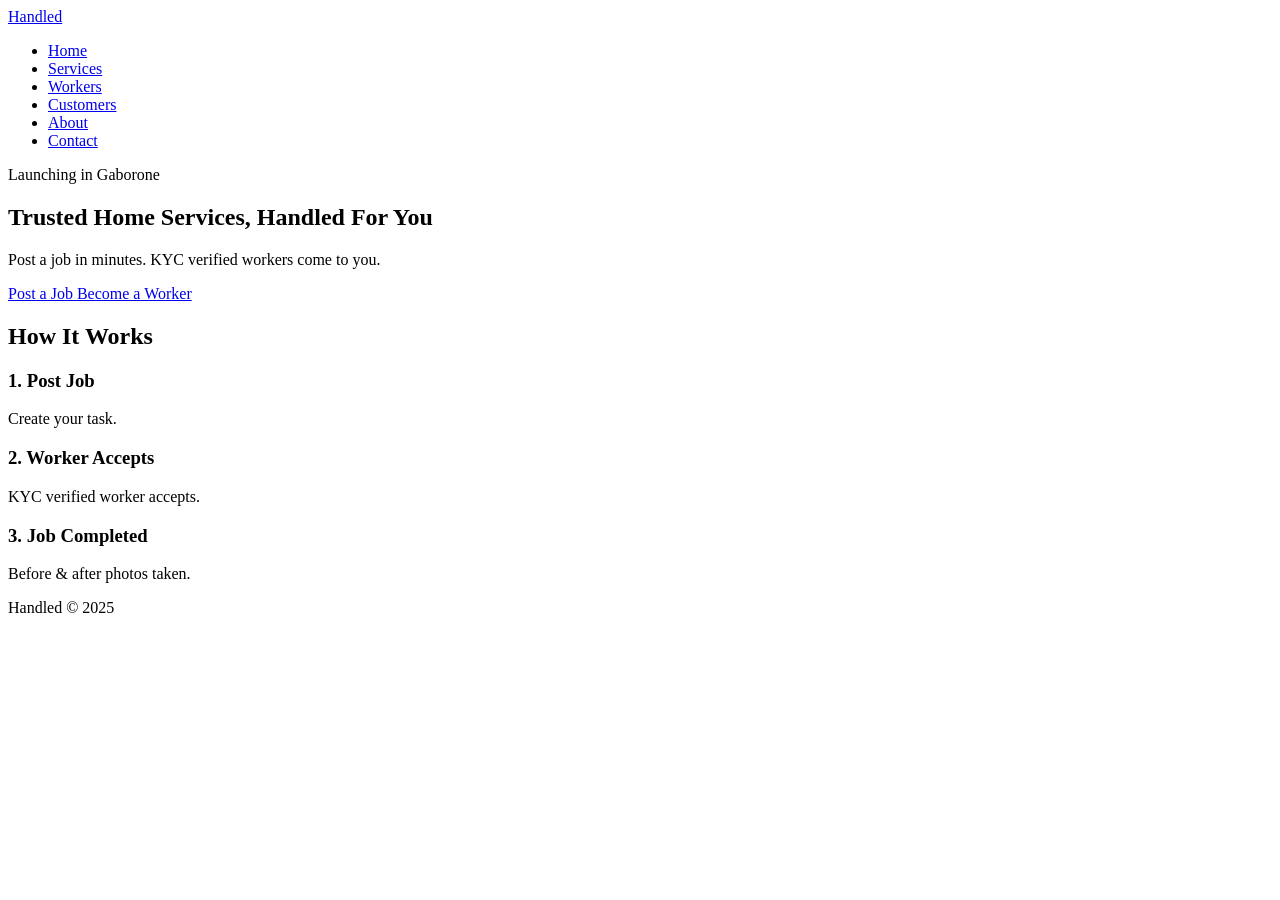
==== index.html @ 422d8eb2 "Create index.html" ====
<!DOCTYPE html>
<html lang="en">
<head>
<meta charset="UTF-8">
<meta name="viewport" content="width=device-width, initial-scale=1.0">
<title>Handled | Home</title>

<link rel="stylesheet" href="css/style.css">
</head>
<body>

<nav>
    <a class="nav-brand" href="index.html">Handled</a>

    <ul class="nav-links">
        <li><a href="index.html">Home</a></li>
        <li><a href="services.html">Services</a></li>
        <li><a href="workers.html">Workers</a></li>
        <li><a href="customers.html">Customers</a></li>
        <li><a href="about.html">About</a></li>
        <li><a href="contact.html">Contact</a></li>
    </ul>
</nav>

<section class="hero">
    <div class="hero-badge">Launching in Gaborone</div>

    <h1>
        Trusted Home Services,
        <span>Handled For You</span>
    </h1>

    <p>
        Post a job in minutes. KYC verified workers come to you.
    </p>

    <a href="customers.html" class="btn btn-primary">
        Post a Job
    </a>

    <a href="workers.html" class="btn btn-outline">
        Become a Worker
    </a>
</section>

<section class="section">
    <div class="section-inner">
        <h2>How It Works</h2>

        <div class="steps-grid">

            <div class="step-card">
                <h3>1. Post Job</h3>
                <p>Create your task.</p>
            </div>

            <div class="step-card">
                <h3>2. Worker Accepts</h3>
                <p>KYC verified worker accepts.</p>
            </div>

            <div class="step-card">
                <h3>3. Job Completed</h3>
                <p>Before & after photos taken.</p>
            </div>

        </div>
    </div>
</section>

<footer>
    <p>Handled © 2025</p>
</footer>

</body>
</html>
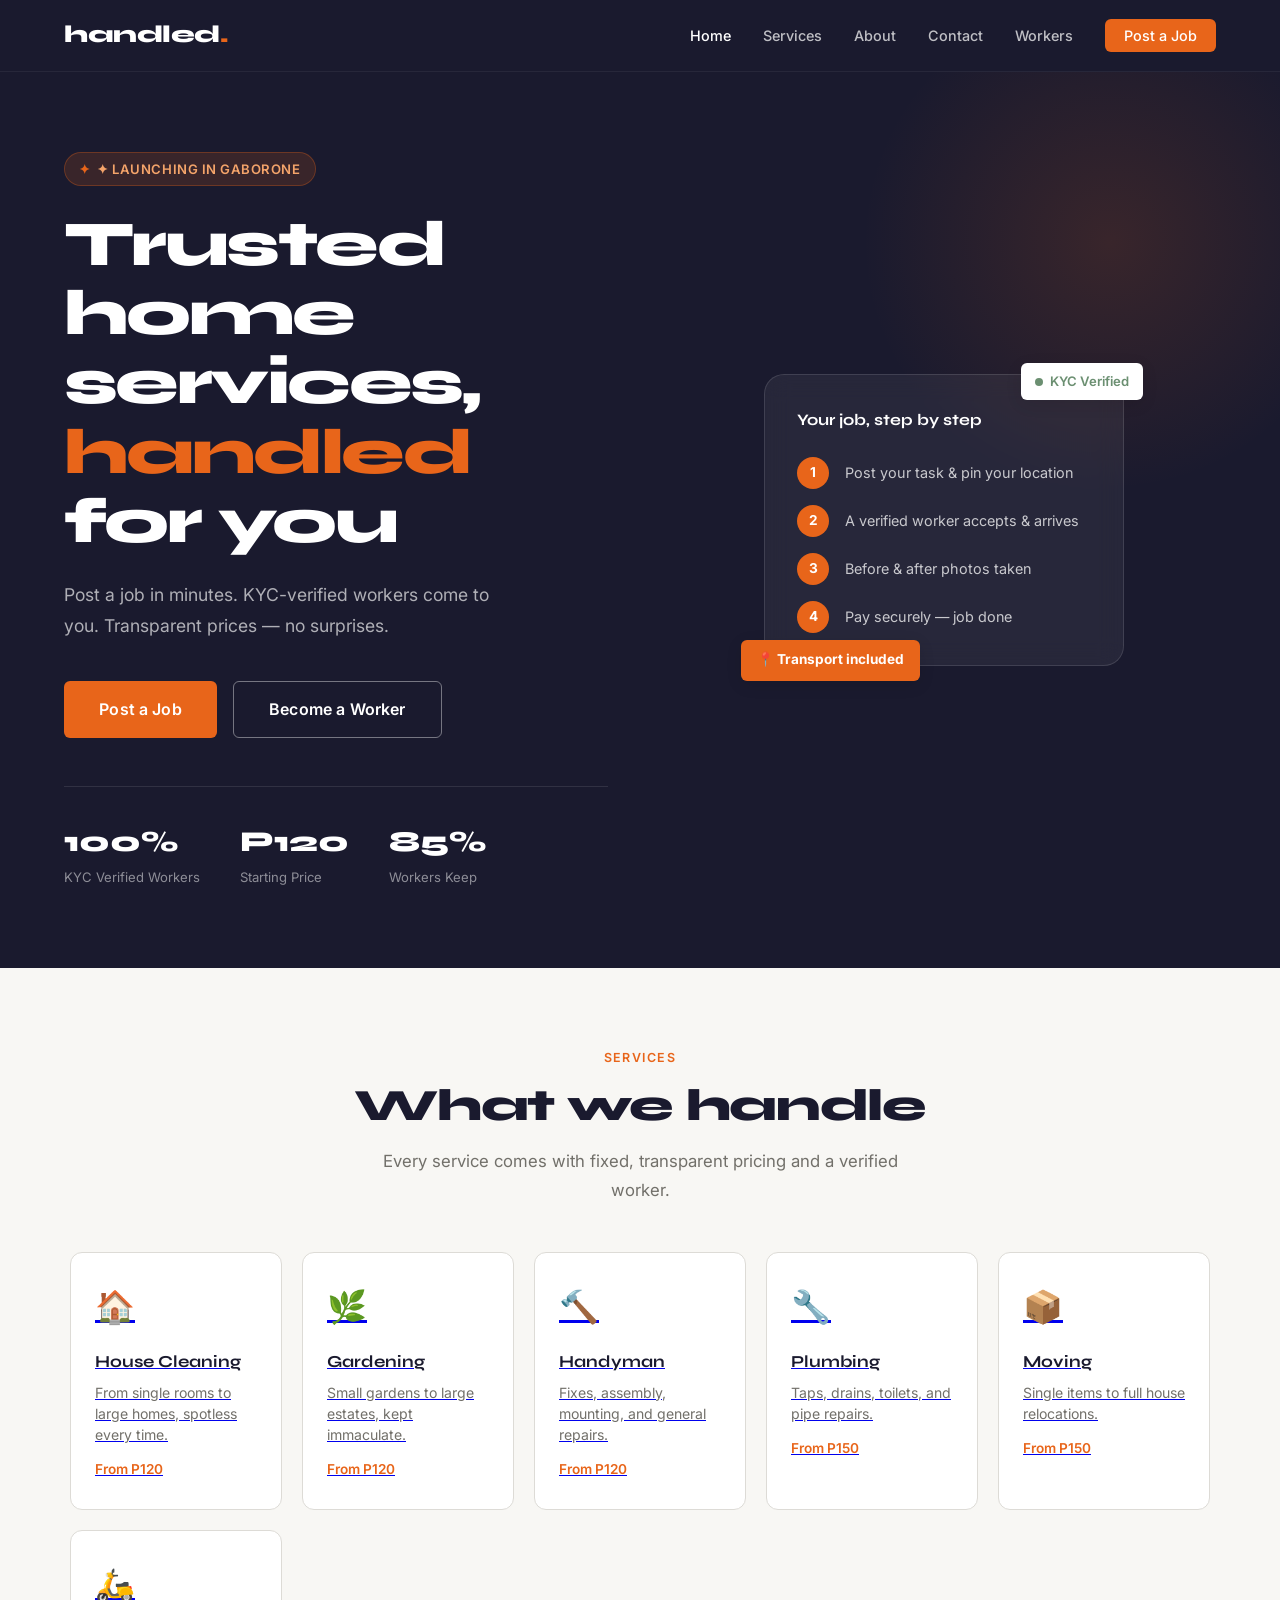
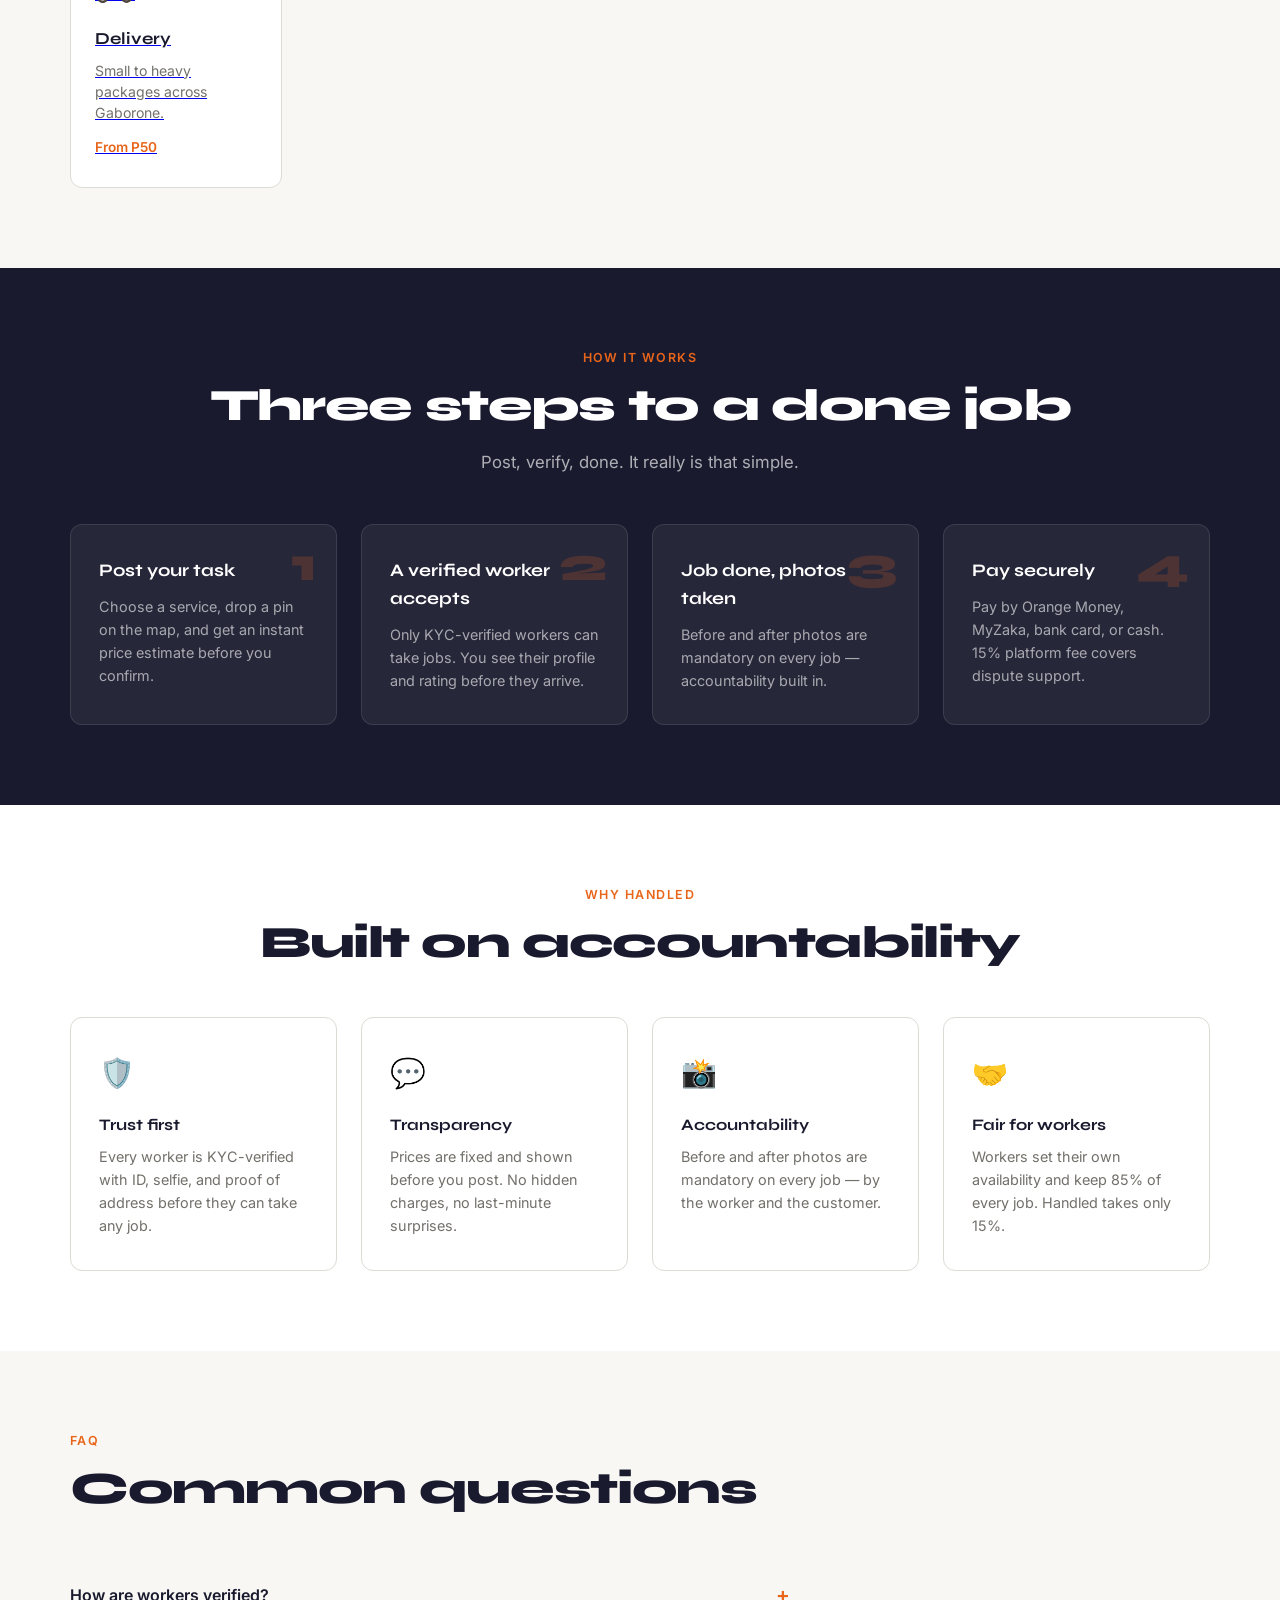
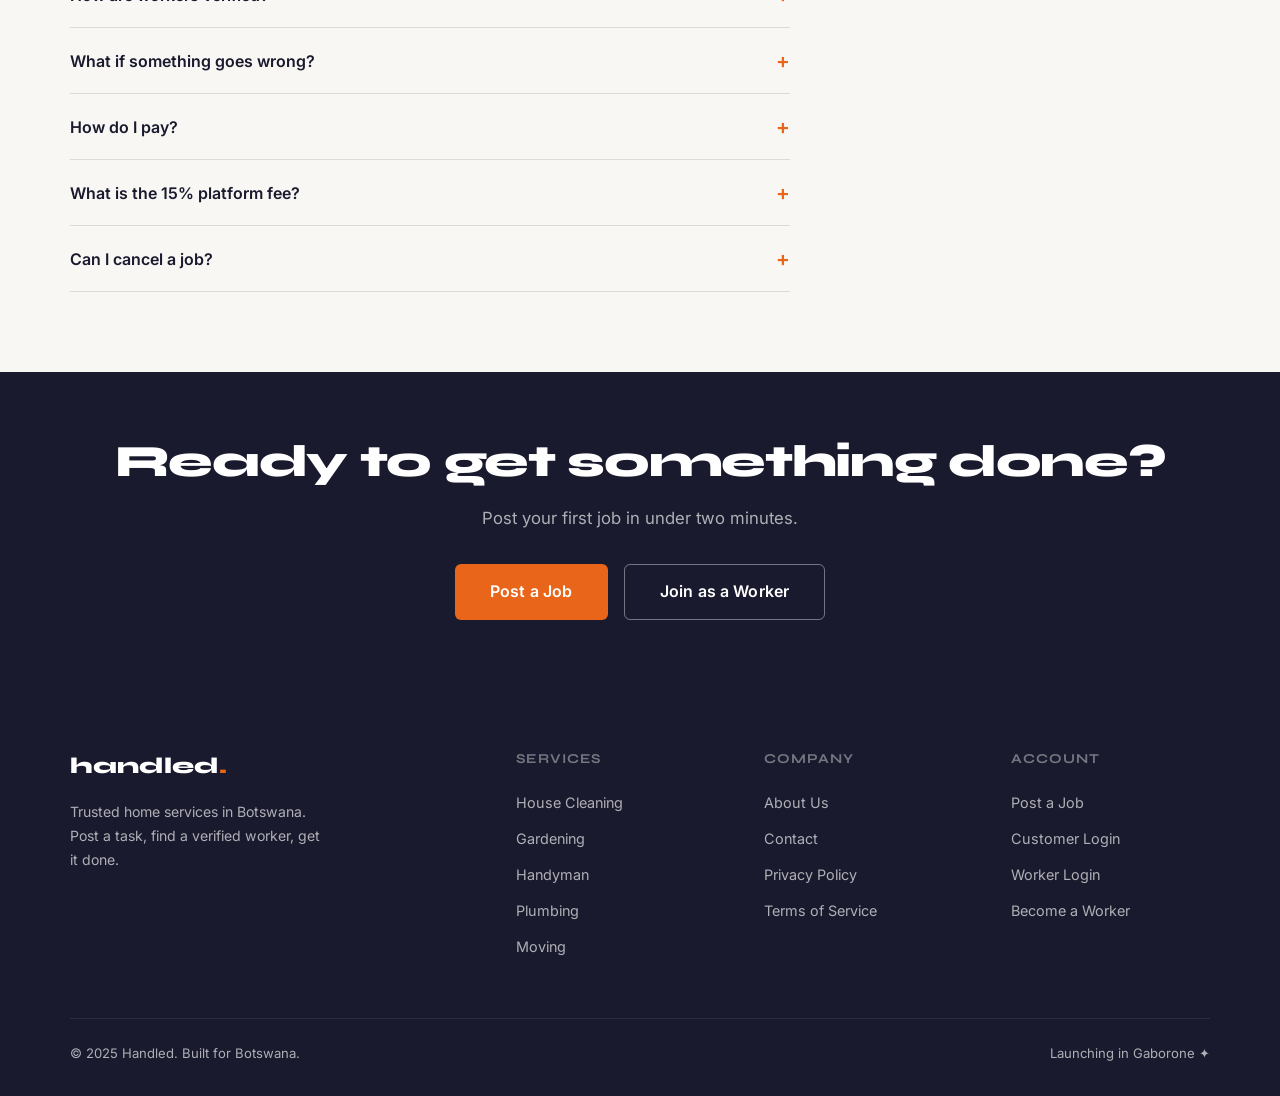
==== commit 7136488e: "Create index.html" ====
--- a/index.html
+++ b/index.html
@@ -1,76 +1,175 @@
 <!DOCTYPE html>
 <html lang="en">
 <head>
-<meta charset="UTF-8">
-<meta name="viewport" content="width=device-width, initial-scale=1.0">
-<title>Handled | Home</title>
-
-<link rel="stylesheet" href="css/style.css">
+  <meta charset="UTF-8" />
+  <meta name="viewport" content="width=device-width, initial-scale=1.0" />
+  <title>Handled — Trusted Home Services in Botswana</title>
+  <meta name="description" content="Post a task, find a verified worker, get it done. Handled connects Gaborone homeowners with KYC-verified service workers." />
+  <link rel="stylesheet" href="style.css" />
+  <link rel="preconnect" href="https://fonts.googleapis.com" />
+  <link href="https://fonts.googleapis.com/css2?family=Syne:wght@400;600;700;800&family=Inter:wght@300;400;500;600&display=swap" rel="stylesheet" />
 </head>
 <body>
 
-<nav>
-    <a class="nav-brand" href="index.html">Handled</a>
-
-    <ul class="nav-links">
-        <li><a href="index.html">Home</a></li>
-        <li><a href="services.html">Services</a></li>
-        <li><a href="workers.html">Workers</a></li>
-        <li><a href="customers.html">Customers</a></li>
-        <li><a href="about.html">About</a></li>
-        <li><a href="contact.html">Contact</a></li>
-    </ul>
+<nav class="nav">
+  <a class="nav-logo" href="index.html">handled<span>.</span></a>
+  <ul class="nav-links">
+    <li><a href="index.html" class="active">Home</a></li>
+    <li><a href="services.html">Services</a></li>
+    <li><a href="about.html">About</a></li>
+    <li><a href="contact.html">Contact</a></li>
+    <li><a href="worker-login.html">Workers</a></li>
+    <li><a href="post-job.html" class="nav-cta">Post a Job</a></li>
+  </ul>
+  <button class="nav-hamburger" onclick="toggleMobileNav()" aria-label="Menu">
+    <span></span><span></span><span></span>
+  </button>
 </nav>
+<div class="nav-mobile" id="mobile-nav">
+  <ul>
+    <li><a href="index.html">Home</a></li>
+    <li><a href="services.html">Services</a></li>
+    <li><a href="about.html">About</a></li>
+    <li><a href="contact.html">Contact</a></li>
+    <li><a href="worker-login.html">Workers</a></li>
+    <li><a href="post-job.html" class="mobile-cta">Post a Job →</a></li>
+  </ul>
+</div>
 
 <section class="hero">
-    <div class="hero-badge">Launching in Gaborone</div>
+  <div class="hero-content">
+    <div class="hero-badge">✦ Launching in Gaborone</div>
+    <h1 class="hero-title">Trusted home services,<br><em>handled</em> for you</h1>
+    <p class="hero-subtitle">Post a job in minutes. KYC-verified workers come to you. Transparent prices — no surprises.</p>
+    <div class="hero-actions">
+      <a href="post-job.html" class="btn btn-primary btn-lg">Post a Job</a>
+      <a href="worker-register.html" class="btn btn-outline btn-lg">Become a Worker</a>
+    </div>
+    <div class="hero-stats">
+      <div><div class="hero-stat-num">100%</div><div class="hero-stat-label">KYC Verified Workers</div></div>
+      <div><div class="hero-stat-num">P120</div><div class="hero-stat-label">Starting Price</div></div>
+      <div><div class="hero-stat-num">85%</div><div class="hero-stat-label">Workers Keep</div></div>
+    </div>
+  </div>
+  <div class="hero-visual">
+    <div class="hero-card">
+      <div class="hero-card-title">Your job, step by step</div>
+      <div class="hero-steps">
+        <div class="hero-step"><div class="hero-step-num">1</div><div class="hero-step-text">Post your task &amp; pin your location</div></div>
+        <div class="hero-step"><div class="hero-step-num">2</div><div class="hero-step-text">A verified worker accepts &amp; arrives</div></div>
+        <div class="hero-step"><div class="hero-step-num">3</div><div class="hero-step-text">Before &amp; after photos taken</div></div>
+        <div class="hero-step"><div class="hero-step-num">4</div><div class="hero-step-text">Pay securely — job done</div></div>
+      </div>
+      <div class="hero-price-tag">📍 Transport included</div>
+      <div class="hero-verify-tag"><div class="verify-dot"></div> KYC Verified</div>
+    </div>
+  </div>
+</section>
 
-    <h1>
-        Trusted Home Services,
-        <span>Handled For You</span>
-    </h1>
+<section class="section section-cream">
+  <div class="container">
+    <div class="section-header centered">
+      <span class="section-label">Services</span>
+      <h2 class="section-title">What we handle</h2>
+      <p class="section-subtitle">Every service comes with fixed, transparent pricing and a verified worker.</p>
+    </div>
+    <div class="services-grid">
+      <a href="services.html" class="service-card"><span class="service-icon">🏠</span><div class="service-name">House Cleaning</div><div class="service-desc">From single rooms to large homes, spotless every time.</div><div class="service-price">From P120</div></a>
+      <a href="services.html" class="service-card"><span class="service-icon">🌿</span><div class="service-name">Gardening</div><div class="service-desc">Small gardens to large estates, kept immaculate.</div><div class="service-price">From P120</div></a>
+      <a href="services.html" class="service-card"><span class="service-icon">🔨</span><div class="service-name">Handyman</div><div class="service-desc">Fixes, assembly, mounting, and general repairs.</div><div class="service-price">From P120</div></a>
+      <a href="services.html" class="service-card"><span class="service-icon">🔧</span><div class="service-name">Plumbing</div><div class="service-desc">Taps, drains, toilets, and pipe repairs.</div><div class="service-price">From P150</div></a>
+      <a href="services.html" class="service-card"><span class="service-icon">📦</span><div class="service-name">Moving</div><div class="service-desc">Single items to full house relocations.</div><div class="service-price">From P150</div></a>
+      <a href="services.html" class="service-card"><span class="service-icon">🛵</span><div class="service-name">Delivery</div><div class="service-desc">Small to heavy packages across Gaborone.</div><div class="service-price">From P50</div></a>
+    </div>
+  </div>
+</section>
 
-    <p>
-        Post a job in minutes. KYC verified workers come to you.
-    </p>
-
-    <a href="customers.html" class="btn btn-primary">
-        Post a Job
-    </a>
-
-    <a href="workers.html" class="btn btn-outline">
-        Become a Worker
-    </a>
+<section class="section section-dark">
+  <div class="container">
+    <div class="section-header centered">
+      <span class="section-label">How it works</span>
+      <h2 class="section-title light">Three steps to a done job</h2>
+      <p class="section-subtitle light">Post, verify, done. It really is that simple.</p>
+    </div>
+    <div class="steps-grid">
+      <div class="step-card"><span class="step-num">1</span><div class="step-title">Post your task</div><div class="step-text">Choose a service, drop a pin on the map, and get an instant price estimate before you confirm.</div></div>
+      <div class="step-card"><span class="step-num">2</span><div class="step-title">A verified worker accepts</div><div class="step-text">Only KYC-verified workers can take jobs. You see their profile and rating before they arrive.</div></div>
+      <div class="step-card"><span class="step-num">3</span><div class="step-title">Job done, photos taken</div><div class="step-text">Before and after photos are mandatory on every job — accountability built in.</div></div>
+      <div class="step-card"><span class="step-num">4</span><div class="step-title">Pay securely</div><div class="step-text">Pay by Orange Money, MyZaka, bank card, or cash. 15% platform fee covers dispute support.</div></div>
+    </div>
+  </div>
 </section>
 
 <section class="section">
-    <div class="section-inner">
-        <h2>How It Works</h2>
-
-        <div class="steps-grid">
-
-            <div class="step-card">
-                <h3>1. Post Job</h3>
-                <p>Create your task.</p>
-            </div>
-
-            <div class="step-card">
-                <h3>2. Worker Accepts</h3>
-                <p>KYC verified worker accepts.</p>
-            </div>
-
-            <div class="step-card">
-                <h3>3. Job Completed</h3>
-                <p>Before & after photos taken.</p>
-            </div>
-
-        </div>
+  <div class="container">
+    <div class="section-header centered">
+      <span class="section-label">Why Handled</span>
+      <h2 class="section-title">Built on accountability</h2>
     </div>
+    <div class="trust-grid">
+      <div class="trust-card"><span class="trust-icon">🛡️</span><div class="trust-title">Trust first</div><div class="trust-text">Every worker is KYC-verified with ID, selfie, and proof of address before they can take any job.</div></div>
+      <div class="trust-card"><span class="trust-icon">💬</span><div class="trust-title">Transparency</div><div class="trust-text">Prices are fixed and shown before you post. No hidden charges, no last-minute surprises.</div></div>
+      <div class="trust-card"><span class="trust-icon">📸</span><div class="trust-title">Accountability</div><div class="trust-text">Before and after photos are mandatory on every job — by the worker and the customer.</div></div>
+      <div class="trust-card"><span class="trust-icon">🤝</span><div class="trust-title">Fair for workers</div><div class="trust-text">Workers set their own availability and keep 85% of every job. Handled takes only 15%.</div></div>
+    </div>
+  </div>
 </section>
 
-<footer>
-    <p>Handled © 2025</p>
+<section class="section section-cream">
+  <div class="container">
+    <div class="section-header">
+      <span class="section-label">FAQ</span>
+      <h2 class="section-title">Common questions</h2>
+    </div>
+    <div class="faq-list">
+      <div class="faq-item">
+        <button class="faq-question" onclick="toggleFaq(this)">How are workers verified? <span class="faq-icon">+</span></button>
+        <div class="faq-answer">Every worker submits a government-issued ID or passport, a live selfie, and optional proof of address. Our team manually reviews each submission before the worker can accept any jobs. Workers also choose up to 4 service categories and agree to our KYC and Privacy terms.</div>
+      </div>
+      <div class="faq-item">
+        <button class="faq-question" onclick="toggleFaq(this)">What if something goes wrong? <span class="faq-icon">+</span></button>
+        <div class="faq-answer">Contact Handled support within 48 hours of the job being marked complete. We review the before and after photos, contact both parties, and work toward a fair resolution. Refunds are assessed case by case. Unresolved cases may be referred to a third party or relevant authority.</div>
+      </div>
+      <div class="faq-item">
+        <button class="faq-question" onclick="toggleFaq(this)">How do I pay? <span class="faq-icon">+</span></button>
+        <div class="faq-answer">Handled accepts Orange Money, MyZaka, bank card, and cash. Payment details are confirmed at the time of booking. The platform fee and transport fee are included in the total shown before you confirm your job.</div>
+      </div>
+      <div class="faq-item">
+        <button class="faq-question" onclick="toggleFaq(this)">What is the 15% platform fee? <span class="faq-icon">+</span></button>
+        <div class="faq-answer">The 15% platform fee covers worker verification, dispute mediation, platform maintenance, and customer support. Workers keep 85% of every job they complete. The fee is always shown transparently before you post — there are no hidden charges.</div>
+      </div>
+      <div class="faq-item">
+        <button class="faq-question" onclick="toggleFaq(this)">Can I cancel a job? <span class="faq-icon">+</span></button>
+        <div class="faq-answer">Yes. You may cancel a job before a worker accepts it at no charge. If a worker has already accepted, a cancellation fee may apply. Contact Handled support if you need to cancel after acceptance and we will work with both parties fairly.</div>
+      </div>
+    </div>
+  </div>
+</section>
+
+<section class="section section-dark" style="padding:4rem 5%;">
+  <div class="container" style="text-align:center;">
+    <h2 class="section-title light" style="margin-bottom:1rem;">Ready to get something done?</h2>
+    <p class="section-subtitle light" style="margin:0 auto 2rem;">Post your first job in under two minutes.</p>
+    <div style="display:flex;gap:1rem;justify-content:center;flex-wrap:wrap;">
+      <a href="post-job.html" class="btn btn-primary btn-lg">Post a Job</a>
+      <a href="worker-register.html" class="btn btn-outline btn-lg">Join as a Worker</a>
+    </div>
+  </div>
+</section>
+
+<footer class="footer">
+  <div class="container">
+    <div class="footer-grid">
+      <div><div class="footer-brand">handled<span>.</span></div><div class="footer-tagline">Trusted home services in Botswana. Post a task, find a verified worker, get it done.</div></div>
+      <div class="footer-col"><h4>Services</h4><ul><li><a href="services.html">House Cleaning</a></li><li><a href="services.html">Gardening</a></li><li><a href="services.html">Handyman</a></li><li><a href="services.html">Plumbing</a></li><li><a href="services.html">Moving</a></li></ul></div>
+      <div class="footer-col"><h4>Company</h4><ul><li><a href="about.html">About Us</a></li><li><a href="contact.html">Contact</a></li><li><a href="#">Privacy Policy</a></li><li><a href="#">Terms of Service</a></li></ul></div>
+      <div class="footer-col"><h4>Account</h4><ul><li><a href="post-job.html">Post a Job</a></li><li><a href="customer-login.html">Customer Login</a></li><li><a href="worker-login.html">Worker Login</a></li><li><a href="worker-register.html">Become a Worker</a></li></ul></div>
+    </div>
+    <div class="footer-bottom"><p>© 2025 Handled. Built for Botswana.</p><p>Launching in Gaborone ✦</p></div>
+  </div>
 </footer>
 
+<div class="toast" id="toast"></div>
+<script src="main.js"></script>
 </body>
 </html>
--- a/style.css
+++ b/style.css
@@ -0,0 +1,424 @@
+@import url('https://fonts.googleapis.com/css2?family=Syne:wght@400;600;700;800&family=Inter:wght@300;400;500;600&display=swap');
+
+*, *::before, *::after { box-sizing: border-box; margin: 0; padding: 0; }
+
+:root {
+  --charcoal: #1A1A2E;
+  --orange: #E8651A;
+  --orange-light: #FDF0E8;
+  --orange-dark: #C4500E;
+  --sage: #6B8F71;
+  --sage-light: #EEF3EF;
+  --cream: #F8F7F4;
+  --white: #FFFFFF;
+  --gray-100: #F0EFEC;
+  --gray-200: #DDDBD6;
+  --gray-400: #9A9890;
+  --gray-600: #6B6966;
+  --gray-800: #2E2D2B;
+  --text-dark: #1A1A2E;
+  --text-body: #3D3C3A;
+  --text-muted: #72706A;
+  --shadow-sm: 0 1px 3px rgba(0,0,0,0.08);
+  --shadow-md: 0 4px 16px rgba(0,0,0,0.10);
+  --shadow-lg: 0 8px 32px rgba(0,0,0,0.12);
+  --radius-sm: 6px;
+  --radius-md: 12px;
+  --radius-lg: 20px;
+  --radius-xl: 32px;
+  --font-display: 'Syne', sans-serif;
+  --font-body: 'Inter', sans-serif;
+  --nav-h: 72px;
+}
+
+html { scroll-behavior: smooth; }
+body { font-family: var(--font-body); color: var(--text-body); background: var(--white); line-height: 1.6; font-size: 16px; }
+
+/* ── NAV ── */
+.nav {
+  position: sticky; top: 0; z-index: 100;
+  background: var(--charcoal);
+  height: var(--nav-h);
+  display: flex; align-items: center;
+  padding: 0 5%;
+  justify-content: space-between;
+  border-bottom: 1px solid rgba(255,255,255,0.06);
+}
+.nav-logo {
+  font-family: var(--font-display);
+  font-size: 1.5rem; font-weight: 800;
+  color: var(--white); text-decoration: none;
+  letter-spacing: -0.5px;
+}
+.nav-logo span { color: var(--orange); }
+.nav-links { display: flex; gap: 2rem; list-style: none; align-items: center; }
+.nav-links a { color: rgba(255,255,255,0.72); text-decoration: none; font-size: 0.9rem; font-weight: 500; transition: color 0.2s; }
+.nav-links a:hover, .nav-links a.active { color: var(--white); }
+.nav-cta { background: var(--orange); color: var(--white) !important; padding: 0.5rem 1.2rem; border-radius: var(--radius-sm); transition: background 0.2s !important; }
+.nav-cta:hover { background: var(--orange-dark) !important; color: var(--white) !important; }
+.nav-hamburger { display: none; background: none; border: none; cursor: pointer; padding: 4px; }
+.nav-hamburger span { display: block; width: 22px; height: 2px; background: var(--white); margin: 5px 0; transition: 0.3s; border-radius: 2px; }
+.nav-mobile { display: none; }
+
+/* ── PAGE VISIBILITY ── */
+.page { display: none; }
+.page.active { display: block; }
+
+/* ── BUTTONS ── */
+.btn {
+  display: inline-flex; align-items: center; gap: 0.4rem;
+  font-family: var(--font-body); font-weight: 600; font-size: 0.95rem;
+  padding: 0.75rem 1.75rem; border-radius: var(--radius-sm);
+  border: none; cursor: pointer; text-decoration: none;
+  transition: all 0.18s ease; letter-spacing: 0.01em;
+}
+.btn-primary { background: var(--orange); color: var(--white); }
+.btn-primary:hover { background: var(--orange-dark); transform: translateY(-1px); }
+.btn-outline { background: transparent; color: var(--white); border: 1.5px solid rgba(255,255,255,0.4); }
+.btn-outline:hover { background: rgba(255,255,255,0.1); border-color: rgba(255,255,255,0.7); }
+.btn-dark { background: var(--charcoal); color: var(--white); }
+.btn-dark:hover { background: #252540; transform: translateY(-1px); }
+.btn-ghost { background: transparent; color: var(--orange); border: 1.5px solid var(--orange); }
+.btn-ghost:hover { background: var(--orange-light); }
+.btn-sm { padding: 0.5rem 1.1rem; font-size: 0.88rem; }
+.btn-lg { padding: 0.9rem 2.2rem; font-size: 1rem; }
+
+/* ── SECTION STRUCTURE ── */
+.section { padding: 5rem 5%; }
+.section-sm { padding: 3rem 5%; }
+.section-dark { background: var(--charcoal); color: var(--white); }
+.section-cream { background: var(--cream); }
+.section-sage { background: var(--sage-light); }
+.container { max-width: 1140px; margin: 0 auto; }
+
+.section-label {
+  font-size: 0.78rem; font-weight: 600; letter-spacing: 0.12em;
+  text-transform: uppercase; color: var(--orange);
+  display: block; margin-bottom: 0.75rem;
+}
+.section-title {
+  font-family: var(--font-display); font-size: clamp(1.8rem, 3.5vw, 2.8rem);
+  font-weight: 800; color: var(--text-dark); line-height: 1.15;
+  margin-bottom: 1rem; letter-spacing: -0.03em;
+}
+.section-title.light { color: var(--white); }
+.section-subtitle { font-size: 1.05rem; color: var(--text-muted); max-width: 560px; line-height: 1.7; }
+.section-subtitle.light { color: rgba(255,255,255,0.65); }
+.section-header { margin-bottom: 3rem; }
+.section-header.centered { text-align: center; }
+.section-header.centered .section-subtitle { margin: 0 auto; }
+
+/* ── HERO ── */
+.hero {
+  background: var(--charcoal);
+  min-height: calc(100vh - var(--nav-h));
+  display: grid; grid-template-columns: 1fr 1fr;
+  align-items: center; gap: 4rem;
+  padding: 5rem 5%;
+  position: relative; overflow: hidden;
+}
+.hero::before {
+  content: '';
+  position: absolute; top: -80px; right: -80px;
+  width: 500px; height: 500px;
+  background: radial-gradient(circle, rgba(232,101,26,0.15) 0%, transparent 70%);
+  pointer-events: none;
+}
+.hero-badge {
+  display: inline-flex; align-items: center; gap: 0.4rem;
+  background: rgba(232,101,26,0.15); border: 1px solid rgba(232,101,26,0.3);
+  color: #F4A46A; padding: 0.35rem 0.9rem;
+  border-radius: 999px; font-size: 0.82rem; font-weight: 600;
+  letter-spacing: 0.04em; text-transform: uppercase;
+  margin-bottom: 1.5rem;
+}
+.hero-badge::before { content: '✦'; color: var(--orange); }
+.hero-title {
+  font-family: var(--font-display);
+  font-size: clamp(2.4rem, 5vw, 4rem);
+  font-weight: 800; color: var(--white);
+  line-height: 1.08; letter-spacing: -0.04em;
+  margin-bottom: 1.5rem;
+}
+.hero-title em { color: var(--orange); font-style: normal; }
+.hero-subtitle { font-size: 1.1rem; color: rgba(255,255,255,0.65); line-height: 1.75; margin-bottom: 2.5rem; max-width: 460px; }
+.hero-actions { display: flex; gap: 1rem; flex-wrap: wrap; }
+.hero-stats { display: flex; gap: 2.5rem; margin-top: 3rem; padding-top: 2rem; border-top: 1px solid rgba(255,255,255,0.1); }
+.hero-stat-num { font-family: var(--font-display); font-size: 1.8rem; font-weight: 800; color: var(--white); }
+.hero-stat-label { font-size: 0.82rem; color: rgba(255,255,255,0.5); margin-top: 2px; }
+
+.hero-visual {
+  display: flex; justify-content: center; align-items: center;
+  position: relative;
+}
+.hero-card {
+  background: rgba(255,255,255,0.06);
+  border: 1px solid rgba(255,255,255,0.12);
+  border-radius: var(--radius-lg);
+  padding: 2rem; width: 100%; max-width: 360px;
+  backdrop-filter: blur(12px);
+}
+.hero-card-title { font-family: var(--font-display); font-size: 1rem; font-weight: 700; color: var(--white); margin-bottom: 1.5rem; }
+.hero-steps { display: flex; flex-direction: column; gap: 1rem; }
+.hero-step { display: flex; align-items: flex-start; gap: 1rem; }
+.hero-step-num {
+  width: 32px; height: 32px; border-radius: 50%;
+  background: var(--orange); color: var(--white);
+  font-weight: 700; font-size: 0.85rem;
+  display: flex; align-items: center; justify-content: center;
+  flex-shrink: 0;
+}
+.hero-step-text { font-size: 0.9rem; color: rgba(255,255,255,0.75); padding-top: 6px; line-height: 1.4; }
+.hero-price-tag {
+  position: absolute; bottom: -16px; left: -24px;
+  background: var(--orange); color: var(--white);
+  border-radius: var(--radius-sm);
+  padding: 0.6rem 1rem; font-size: 0.85rem; font-weight: 700;
+  box-shadow: var(--shadow-md);
+}
+.hero-verify-tag {
+  position: absolute; top: -12px; right: -20px;
+  background: var(--white); color: var(--sage);
+  border-radius: var(--radius-sm);
+  padding: 0.5rem 0.9rem; font-size: 0.82rem; font-weight: 600;
+  box-shadow: var(--shadow-md);
+  display: flex; align-items: center; gap: 0.4rem;
+}
+.verify-dot { width: 8px; height: 8px; background: var(--sage); border-radius: 50%; }
+
+/* ── SERVICES GRID ── */
+.services-grid { display: grid; grid-template-columns: repeat(auto-fit, minmax(200px, 1fr)); gap: 1.25rem; }
+.service-card {
+  background: var(--white); border: 1.5px solid var(--gray-200);
+  border-radius: var(--radius-md); padding: 1.75rem 1.5rem;
+  transition: all 0.22s ease; cursor: pointer;
+  position: relative; overflow: hidden;
+}
+.service-card::after {
+  content: ''; position: absolute; bottom: 0; left: 0; right: 0;
+  height: 3px; background: var(--orange); transform: scaleX(0);
+  transition: transform 0.22s ease; transform-origin: left;
+}
+.service-card:hover { border-color: var(--orange); transform: translateY(-3px); box-shadow: var(--shadow-md); }
+.service-card:hover::after { transform: scaleX(1); }
+.service-icon { font-size: 2rem; margin-bottom: 1rem; display: block; }
+.service-name { font-family: var(--font-display); font-size: 1.05rem; font-weight: 700; color: var(--text-dark); margin-bottom: 0.4rem; }
+.service-desc { font-size: 0.88rem; color: var(--text-muted); margin-bottom: 0.9rem; line-height: 1.5; }
+.service-price { font-size: 0.85rem; font-weight: 600; color: var(--orange); }
+
+/* ── HOW IT WORKS ── */
+.steps-grid { display: grid; grid-template-columns: repeat(auto-fit, minmax(220px, 1fr)); gap: 1.5rem; }
+.step-card {
+  background: rgba(255,255,255,0.06); border: 1px solid rgba(255,255,255,0.1);
+  border-radius: var(--radius-md); padding: 2rem 1.75rem;
+  position: relative;
+}
+.step-num {
+  font-family: var(--font-display); font-size: 3rem; font-weight: 800;
+  color: rgba(232,101,26,0.2); position: absolute; top: 1rem; right: 1.25rem;
+  line-height: 1;
+}
+.step-title { font-family: var(--font-display); font-size: 1.1rem; font-weight: 700; color: var(--white); margin-bottom: 0.6rem; }
+.step-text { font-size: 0.9rem; color: rgba(255,255,255,0.6); line-height: 1.6; }
+
+/* ── FAQ ── */
+.faq-list { max-width: 720px; }
+.faq-item { border-bottom: 1px solid var(--gray-200); }
+.faq-question {
+  width: 100%; background: none; border: none; cursor: pointer;
+  display: flex; justify-content: space-between; align-items: center;
+  padding: 1.25rem 0; font-family: var(--font-body);
+  font-size: 1rem; font-weight: 600; color: var(--text-dark);
+  text-align: left; gap: 1rem;
+}
+.faq-icon { font-size: 1.3rem; color: var(--orange); flex-shrink: 0; transition: transform 0.25s; }
+.faq-item.open .faq-icon { transform: rotate(45deg); }
+.faq-answer { font-size: 0.95rem; color: var(--text-muted); line-height: 1.75; max-height: 0; overflow: hidden; transition: max-height 0.3s ease, padding 0.3s; }
+.faq-item.open .faq-answer { max-height: 300px; padding-bottom: 1.25rem; }
+
+/* ── PRICING TABLE ── */
+.pricing-table { width: 100%; border-collapse: collapse; margin-bottom: 2rem; }
+.pricing-table th { background: var(--charcoal); color: var(--white); font-family: var(--font-display); font-weight: 700; padding: 0.9rem 1.25rem; text-align: left; font-size: 0.9rem; }
+.pricing-table th:first-child { border-radius: var(--radius-sm) 0 0 0; }
+.pricing-table th:last-child { border-radius: 0 var(--radius-sm) 0 0; }
+.pricing-table td { padding: 0.85rem 1.25rem; font-size: 0.92rem; border-bottom: 1px solid var(--gray-200); }
+.pricing-table tr:nth-child(even) td { background: var(--cream); }
+.pricing-table tr:last-child td { border-bottom: none; }
+.price-badge { background: var(--orange-light); color: var(--orange-dark); padding: 0.25rem 0.65rem; border-radius: 20px; font-weight: 700; font-size: 0.88rem; }
+.pricing-section-title { font-family: var(--font-display); font-size: 1.2rem; font-weight: 800; color: var(--text-dark); margin: 2rem 0 0.75rem; display: flex; align-items: center; gap: 0.5rem; }
+
+/* ── TRANSPORT BANNER ── */
+.transport-banner {
+  background: var(--charcoal); color: var(--white);
+  border-radius: var(--radius-md); padding: 1.5rem 2rem;
+  display: flex; align-items: center; justify-content: space-between;
+  gap: 1.5rem; margin-top: 2.5rem; flex-wrap: wrap;
+}
+.transport-banner strong { font-family: var(--font-display); font-size: 1rem; font-weight: 700; }
+.transport-tags { display: flex; gap: 1rem; flex-wrap: wrap; }
+.transport-tag { background: rgba(232,101,26,0.2); border: 1px solid rgba(232,101,26,0.4); color: #F4A46A; padding: 0.35rem 0.9rem; border-radius: 20px; font-size: 0.85rem; font-weight: 600; }
+
+/* ── TRUST PILLARS ── */
+.trust-grid { display: grid; grid-template-columns: repeat(auto-fit, minmax(230px, 1fr)); gap: 1.5rem; }
+.trust-card { background: var(--white); border: 1.5px solid var(--gray-200); border-radius: var(--radius-md); padding: 2rem 1.75rem; }
+.trust-icon { font-size: 1.8rem; margin-bottom: 1rem; display: block; }
+.trust-title { font-family: var(--font-display); font-size: 1rem; font-weight: 700; color: var(--text-dark); margin-bottom: 0.5rem; }
+.trust-text { font-size: 0.9rem; color: var(--text-muted); line-height: 1.6; }
+
+/* ── ABOUT ── */
+.about-hero { background: var(--charcoal); padding: 5rem 5%; }
+.about-story { display: grid; grid-template-columns: 1fr 1fr; gap: 5rem; align-items: center; }
+.about-story-text h2 { font-family: var(--font-display); font-size: 2rem; font-weight: 800; color: var(--text-dark); margin-bottom: 1.25rem; letter-spacing: -0.02em; }
+.about-story-text p { color: var(--text-muted); line-height: 1.8; margin-bottom: 1rem; }
+.about-img-placeholder { background: var(--gray-100); border-radius: var(--radius-lg); height: 400px; display: flex; align-items: center; justify-content: center; flex-direction: column; gap: 0.75rem; color: var(--text-muted); border: 2px dashed var(--gray-200); }
+.about-img-placeholder span { font-size: 2rem; }
+
+.about-pillars { display: grid; grid-template-columns: repeat(auto-fit, minmax(200px, 1fr)); gap: 1.25rem; margin-top: 2rem; }
+.pillar { background: var(--cream); border-radius: var(--radius-md); padding: 1.5rem; }
+.pillar-icon { font-size: 1.5rem; margin-bottom: 0.6rem; display: block; }
+.pillar-title { font-family: var(--font-display); font-size: 0.95rem; font-weight: 700; color: var(--text-dark); margin-bottom: 0.4rem; }
+.pillar-text { font-size: 0.85rem; color: var(--text-muted); line-height: 1.6; }
+
+.safety-steps { display: grid; grid-template-columns: repeat(auto-fit, minmax(220px, 1fr)); gap: 1.25rem; }
+.safety-step { background: var(--white); border: 1.5px solid var(--gray-200); border-radius: var(--radius-md); padding: 1.75rem; position: relative; padding-top: 2.25rem; }
+.safety-num { width: 36px; height: 36px; background: var(--orange); color: var(--white); border-radius: 50%; font-weight: 700; font-size: 0.9rem; display: flex; align-items: center; justify-content: center; margin-bottom: 1rem; }
+.safety-title { font-family: var(--font-display); font-size: 0.95rem; font-weight: 700; color: var(--text-dark); margin-bottom: 0.4rem; }
+.safety-text { font-size: 0.88rem; color: var(--text-muted); line-height: 1.6; }
+
+.photo-grid { display: grid; grid-template-columns: repeat(3, 1fr); gap: 1rem; }
+.photo-placeholder { background: var(--gray-100); border-radius: var(--radius-md); height: 220px; display: flex; align-items: center; justify-content: center; flex-direction: column; gap: 0.5rem; color: var(--text-muted); border: 2px dashed var(--gray-200); }
+.photo-placeholder span { font-size: 1.75rem; }
+.photo-placeholder small { font-size: 0.8rem; }
+
+/* ── CONTACT ── */
+.contact-grid { display: grid; grid-template-columns: 1fr 1.5fr; gap: 4rem; }
+.contact-info-item { display: flex; gap: 1.25rem; align-items: flex-start; margin-bottom: 2rem; }
+.contact-icon { width: 48px; height: 48px; background: var(--orange-light); border-radius: var(--radius-sm); display: flex; align-items: center; justify-content: center; font-size: 1.3rem; flex-shrink: 0; }
+.contact-label { font-size: 0.78rem; font-weight: 600; letter-spacing: 0.08em; text-transform: uppercase; color: var(--text-muted); margin-bottom: 0.2rem; }
+.contact-value { font-size: 1rem; font-weight: 600; color: var(--text-dark); }
+.contact-sub { font-size: 0.88rem; color: var(--text-muted); }
+
+.contact-form { background: var(--cream); border-radius: var(--radius-lg); padding: 2.5rem; }
+.contact-form h3 { font-family: var(--font-display); font-size: 1.3rem; font-weight: 800; color: var(--text-dark); margin-bottom: 1.75rem; }
+.form-group { margin-bottom: 1.25rem; }
+.form-label { display: block; font-size: 0.85rem; font-weight: 600; color: var(--text-dark); margin-bottom: 0.45rem; }
+.form-input, .form-textarea, .form-select {
+  width: 100%; padding: 0.75rem 1rem;
+  border: 1.5px solid var(--gray-200); border-radius: var(--radius-sm);
+  font-family: var(--font-body); font-size: 0.95rem; color: var(--text-dark);
+  background: var(--white); transition: border-color 0.18s;
+  outline: none;
+}
+.form-input:focus, .form-textarea:focus, .form-select:focus { border-color: var(--orange); }
+.form-textarea { resize: vertical; min-height: 120px; }
+.form-select { cursor: pointer; appearance: none; background-image: url("data:image/svg+xml,%3Csvg xmlns='http://www.w3.org/2000/svg' width='12' height='8' viewBox='0 0 12 8'%3E%3Cpath fill='%236B6966' d='M6 8L0 0h12z'/%3E%3C/svg%3E"); background-repeat: no-repeat; background-position: right 1rem center; padding-right: 2.5rem; }
+
+/* ── AUTH FORMS ── */
+.auth-page { min-height: calc(100vh - var(--nav-h)); background: var(--cream); display: grid; grid-template-columns: 1fr 1fr; }
+.auth-aside { background: var(--charcoal); padding: 4rem; display: flex; flex-direction: column; justify-content: center; }
+.auth-aside-title { font-family: var(--font-display); font-size: 2rem; font-weight: 800; color: var(--white); line-height: 1.2; margin-bottom: 1rem; letter-spacing: -0.02em; }
+.auth-aside-subtitle { color: rgba(255,255,255,0.6); font-size: 1rem; line-height: 1.7; margin-bottom: 2.5rem; }
+.auth-points { list-style: none; }
+.auth-points li { display: flex; align-items: flex-start; gap: 0.75rem; color: rgba(255,255,255,0.75); font-size: 0.92rem; margin-bottom: 1rem; line-height: 1.5; }
+.auth-check { color: var(--orange); font-size: 1rem; margin-top: 2px; flex-shrink: 0; }
+.auth-form-side { padding: 3rem 4rem; display: flex; flex-direction: column; justify-content: center; }
+.auth-form-title { font-family: var(--font-display); font-size: 1.6rem; font-weight: 800; color: var(--text-dark); margin-bottom: 0.4rem; }
+.auth-form-subtitle { font-size: 0.9rem; color: var(--text-muted); margin-bottom: 2rem; }
+.form-row { display: grid; grid-template-columns: 1fr 1fr; gap: 1rem; }
+.auth-switch { text-align: center; margin-top: 1.5rem; font-size: 0.9rem; color: var(--text-muted); }
+.auth-switch a { color: var(--orange); font-weight: 600; text-decoration: none; cursor: pointer; }
+.auth-switch a:hover { text-decoration: underline; }
+.kyc-section { background: var(--sage-light); border: 1.5px solid rgba(107,143,113,0.3); border-radius: var(--radius-md); padding: 1.5rem; margin-top: 1.5rem; }
+.kyc-title { font-weight: 700; color: var(--text-dark); font-size: 0.95rem; margin-bottom: 0.5rem; }
+.kyc-text { font-size: 0.85rem; color: var(--text-muted); line-height: 1.6; margin-bottom: 1.25rem; }
+.upload-box {
+  border: 2px dashed var(--gray-200); border-radius: var(--radius-sm);
+  padding: 1.25rem; text-align: center; cursor: pointer;
+  transition: border-color 0.18s; margin-bottom: 1rem; background: var(--white);
+}
+.upload-box:hover { border-color: var(--orange); }
+.upload-box span { font-size: 1.5rem; display: block; margin-bottom: 0.35rem; }
+.upload-box p { font-size: 0.82rem; color: var(--text-muted); }
+.upload-box small { font-size: 0.75rem; color: var(--gray-400); }
+.checkbox-label { display: flex; align-items: flex-start; gap: 0.6rem; font-size: 0.85rem; color: var(--text-muted); line-height: 1.5; cursor: pointer; }
+.checkbox-label input { margin-top: 3px; accent-color: var(--orange); }
+.skills-select { display: grid; grid-template-columns: 1fr 1fr; gap: 0.5rem; margin-top: 0.5rem; }
+.skill-chip { border: 1.5px solid var(--gray-200); border-radius: var(--radius-sm); padding: 0.5rem 0.75rem; font-size: 0.85rem; cursor: pointer; text-align: center; transition: all 0.18s; user-select: none; background: var(--white); }
+.skill-chip:hover { border-color: var(--orange); color: var(--orange); }
+.skill-chip.selected { background: var(--orange); border-color: var(--orange); color: var(--white); font-weight: 600; }
+.skill-note { font-size: 0.78rem; color: var(--text-muted); margin-top: 0.4rem; }
+
+/* ── JOB POST PAGE ── */
+.job-post-page { background: var(--cream); min-height: calc(100vh - var(--nav-h)); padding: 3rem 5%; }
+.job-post-grid { display: grid; grid-template-columns: 1.5fr 1fr; gap: 2.5rem; max-width: 1000px; margin: 0 auto; }
+.job-form { background: var(--white); border-radius: var(--radius-lg); padding: 2.5rem; }
+.job-form-title { font-family: var(--font-display); font-size: 1.4rem; font-weight: 800; color: var(--text-dark); margin-bottom: 1.75rem; }
+.map-placeholder { background: var(--gray-100); border: 2px dashed var(--gray-200); border-radius: var(--radius-sm); height: 220px; display: flex; align-items: center; justify-content: center; flex-direction: column; gap: 0.5rem; color: var(--text-muted); font-size: 0.88rem; margin-bottom: 1.25rem; cursor: pointer; }
+.map-placeholder span { font-size: 2rem; }
+.photo-upload-area { background: var(--cream); border: 2px dashed var(--gray-200); border-radius: var(--radius-sm); padding: 1.5rem; text-align: center; margin-top: 1rem; cursor: pointer; }
+.photo-upload-area:hover { border-color: var(--orange); }
+.photo-upload-area span { font-size: 1.5rem; display: block; margin-bottom: 0.35rem; }
+.photo-upload-area p { font-size: 0.85rem; color: var(--text-muted); }
+.price-summary { background: var(--charcoal); border-radius: var(--radius-lg); padding: 2rem; color: var(--white); height: fit-content; position: sticky; top: calc(var(--nav-h) + 1.5rem); }
+.price-summary h3 { font-family: var(--font-display); font-size: 1.1rem; font-weight: 700; margin-bottom: 1.5rem; }
+.price-row { display: flex; justify-content: space-between; margin-bottom: 0.75rem; font-size: 0.9rem; }
+.price-row.total { border-top: 1px solid rgba(255,255,255,0.15); padding-top: 0.85rem; margin-top: 0.5rem; font-weight: 700; font-size: 1rem; }
+.price-row .label { color: rgba(255,255,255,0.6); }
+.price-row .value { color: var(--white); font-weight: 600; }
+.price-row.total .value { color: var(--orange); font-size: 1.2rem; }
+
+/* ── FOOTER ── */
+.footer { background: var(--charcoal); color: rgba(255,255,255,0.65); padding: 4rem 5% 2rem; }
+.footer-grid { display: grid; grid-template-columns: 2fr 1fr 1fr 1fr; gap: 3rem; margin-bottom: 3rem; }
+.footer-brand { font-family: var(--font-display); font-size: 1.4rem; font-weight: 800; color: var(--white); margin-bottom: 1rem; }
+.footer-brand span { color: var(--orange); }
+.footer-tagline { font-size: 0.88rem; line-height: 1.7; max-width: 260px; }
+.footer-col h4 { font-family: var(--font-display); font-size: 0.85rem; font-weight: 700; text-transform: uppercase; letter-spacing: 0.08em; color: rgba(255,255,255,0.4); margin-bottom: 1.25rem; }
+.footer-col ul { list-style: none; }
+.footer-col ul li { margin-bottom: 0.65rem; }
+.footer-col ul a { color: rgba(255,255,255,0.65); text-decoration: none; font-size: 0.9rem; transition: color 0.18s; cursor: pointer; }
+.footer-col ul a:hover { color: var(--orange); }
+.footer-bottom { border-top: 1px solid rgba(255,255,255,0.08); padding-top: 1.5rem; display: flex; justify-content: space-between; align-items: center; flex-wrap: wrap; gap: 1rem; }
+.footer-bottom p { font-size: 0.82rem; }
+
+/* ── ALERTS & TOAST ── */
+.toast { position: fixed; bottom: 2rem; right: 2rem; background: var(--charcoal); color: var(--white); padding: 1rem 1.5rem; border-radius: var(--radius-sm); box-shadow: var(--shadow-lg); transform: translateY(100px); opacity: 0; transition: all 0.3s; z-index: 999; font-size: 0.92rem; max-width: 320px; border-left: 4px solid var(--orange); }
+.toast.show { transform: translateY(0); opacity: 1; }
+
+/* ── PAGE HEADER ── */
+.page-header { background: var(--charcoal); padding: 4rem 5%; text-align: center; }
+.page-header h1 { font-family: var(--font-display); font-size: clamp(2rem, 4vw, 3rem); font-weight: 800; color: var(--white); letter-spacing: -0.03em; margin-bottom: 0.75rem; }
+.page-header p { color: rgba(255,255,255,0.65); font-size: 1.05rem; max-width: 560px; margin: 0 auto; }
+
+/* ── RESPONSIVE ── */
+@media (max-width: 900px) {
+  .hero { grid-template-columns: 1fr; text-align: center; min-height: auto; padding: 3.5rem 5%; }
+  .hero-subtitle { margin: 0 auto 2.5rem; }
+  .hero-actions { justify-content: center; }
+  .hero-stats { justify-content: center; }
+  .hero-visual { display: none; }
+  .about-story { grid-template-columns: 1fr; gap: 2rem; }
+  .contact-grid { grid-template-columns: 1fr; }
+  .auth-page { grid-template-columns: 1fr; }
+  .auth-aside { display: none; }
+  .auth-form-side { padding: 2rem; }
+  .job-post-grid { grid-template-columns: 1fr; }
+  .price-summary { position: static; }
+  .footer-grid { grid-template-columns: 1fr 1fr; }
+  .nav-links { display: none; }
+  .nav-hamburger { display: block; }
+  .photo-grid { grid-template-columns: 1fr; }
+}
+@media (max-width: 600px) {
+  .section { padding: 3.5rem 5%; }
+  .form-row { grid-template-columns: 1fr; }
+  .footer-grid { grid-template-columns: 1fr; }
+  .transport-banner { flex-direction: column; align-items: flex-start; }
+  .hero-stats { flex-direction: column; gap: 1rem; }
+  .skills-select { grid-template-columns: 1fr; }
+  .section-title { font-size: 1.6rem; }
+}
+
+@media (prefers-reduced-motion: reduce) {
+  *, *::before, *::after { animation-duration: 0.01ms !important; transition-duration: 0.01ms !important; }
+}
